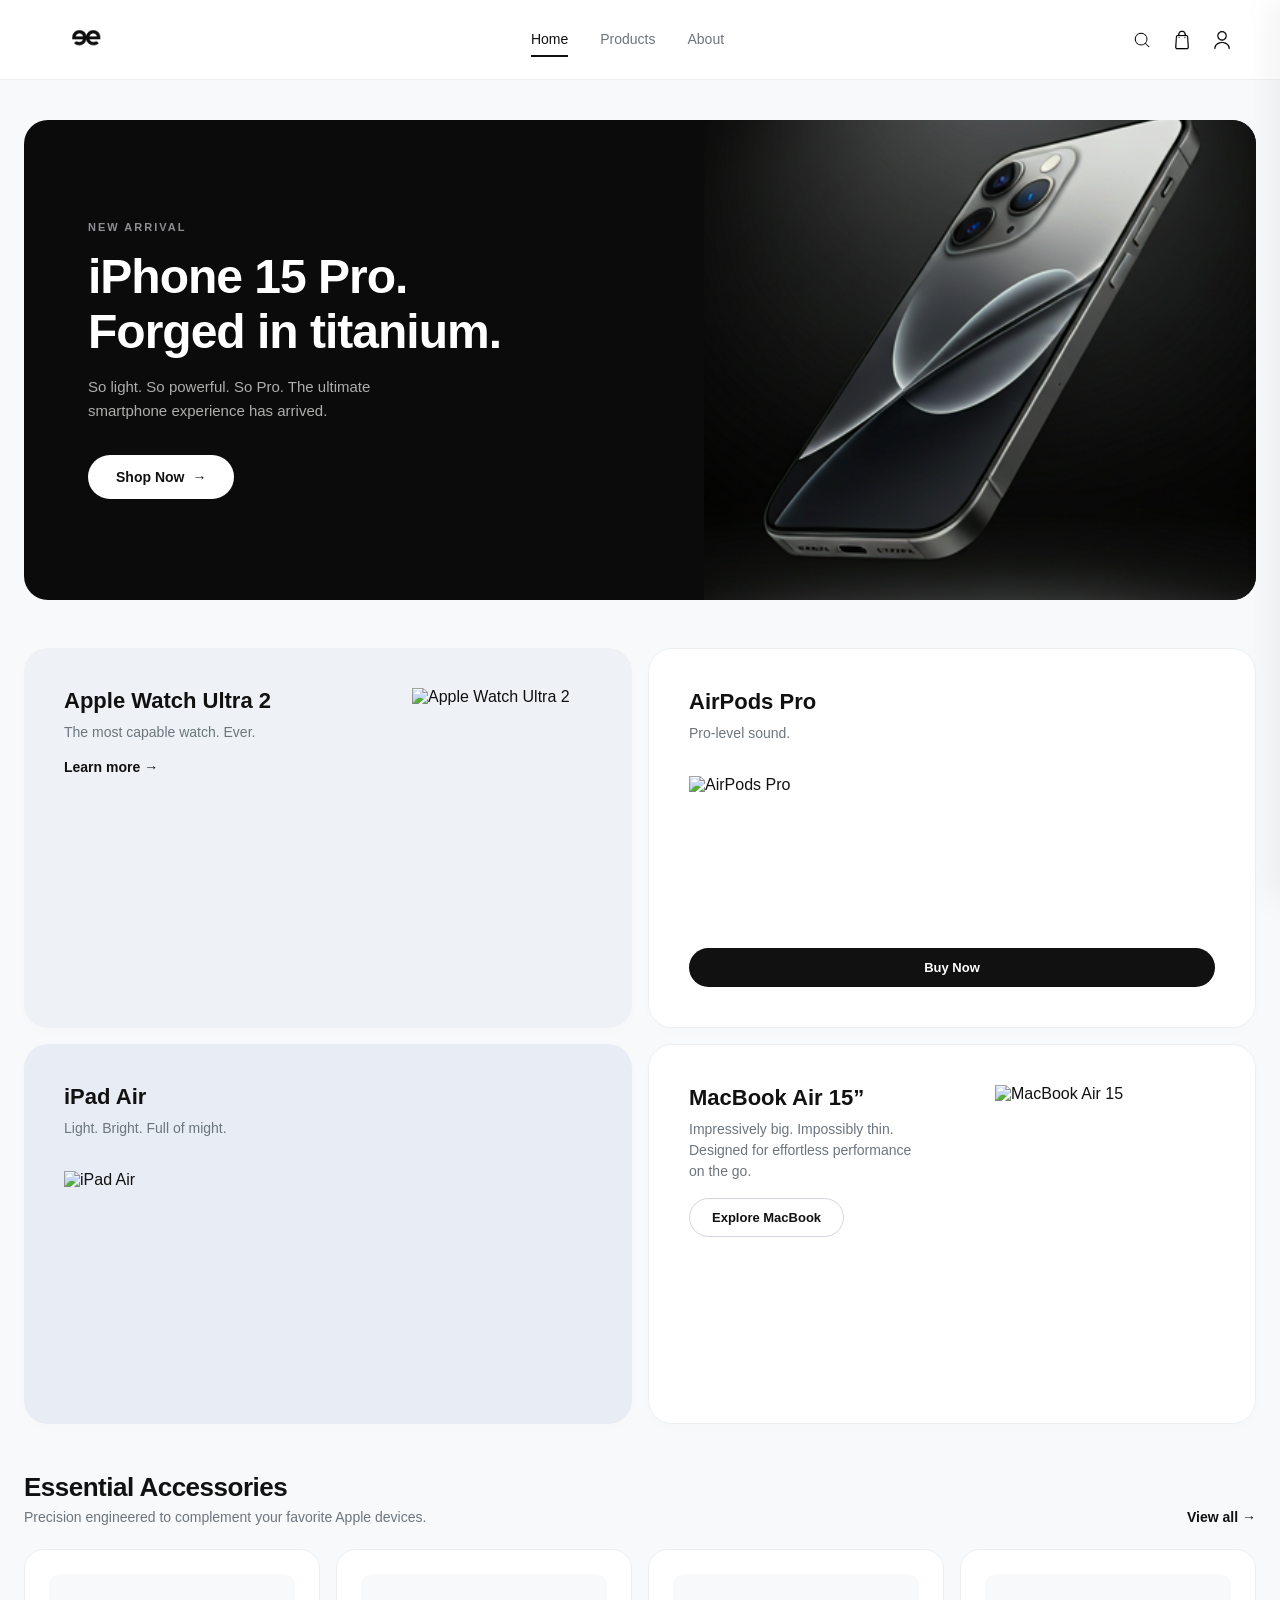
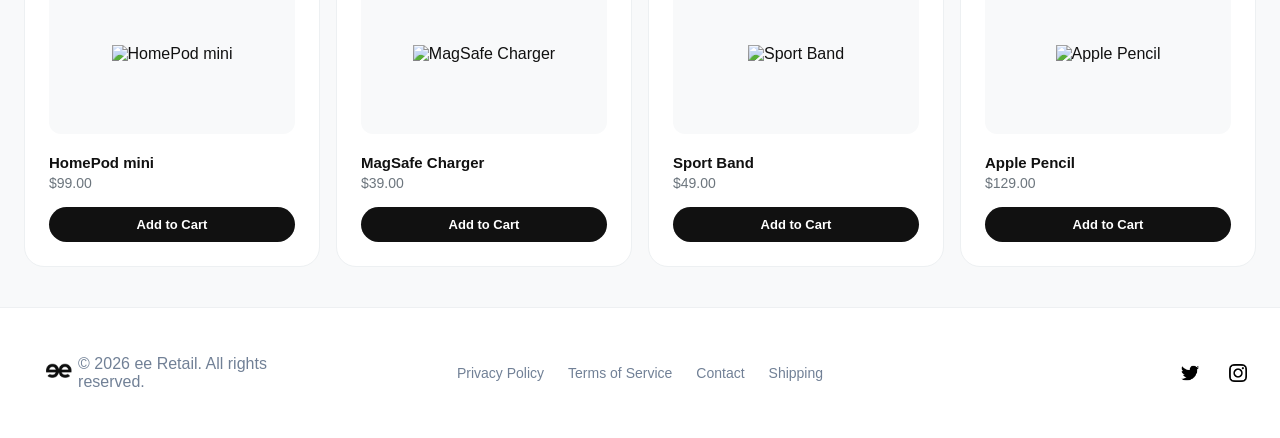
==== index.html @ fe6caff2 "second commit" ====
<!DOCTYPE html>
<html lang="en">
<head>
    <meta charset="UTF-8">
    <meta name="viewport" content="width=device-width, initial-scale=1.0">
    <title>ee | Premium Consumer Electronics</title>
    <link rel="stylesheet" href="index.css">
</head>
<body>

    <nav class="navbar">
        <div class="nav-container">
            <div class="brand-logo">
                <img src="ee logo.png" alt="ee logo">
            </div>
            <div class="nav-links-desktop">
                <a href="home.html" class="active">Home</a>
                <a href="products.html">Products</a>
                <a href="about.html">About</a>
            </div>
            <div class="nav-icons">
                <img src="magnifying-glass.png" alt="Search" class="nav-icon">
                <a href="cart.html" style="display:inline-block; line-height:0;">
                <img src="bag.png" alt="Cart" class="nav-icon"></a>
                <img src="user.png" alt="Account" class="nav-icon">
                <button class="nav-btn-menu" onclick="toggleSidebar()">
                    <span></span><span></span><span></span>
                </button>
            </div>
        </div>
    </nav>

    <aside id="side-navbar" class="sidebar">
        <button onclick="toggleSidebar()" class="closeBtn">✕</button>
        <ul class="mobile-nav-links">
            <li><a href="home.html" class="active">Home</a></li>
            <li><a href="products.html">Products</a></li>
            <li><a href="about.html">About</a></li>
        </ul>
    </aside>
    <div id="overlay" onclick="toggleSidebar()"></div>

    <main class="global-main-container">
        <section class="hero-showcase-block">
            <div class="hero-text-content">
                <span class="hero-context-tag">NEW ARRIVAL</span>
                <h1 class="hero-main-title">iPhone 15 Pro.<br>Forged in titanium.</h1>
                <p class="hero-body-desc">So light. So powerful. So Pro. The ultimate smartphone experience has arrived.</p>
                <button class="hero-action-btn">Shop Now <span class="arrow">→</span></button>
            </div>
            <div class="hero-media-wrapper">
                <img src="image1.svg" alt="iPhone 15 Pro">
            </div>
        </section>

        <section class="asymmetric-split-grid">
            <div class="feature-panel-card bg-silver design-row-span">
                <div class="panel-info-section">
                    <h2>Apple Watch Ultra 2</h2>
                    <p>The most capable watch. Ever.</p>
                    <a href="products.html" class="panel-text-link">Learn more →</a>
                </div>
                <div class="panel-img-frame image-contain">
                    <img src="apple-watch-ultra.png" alt="Apple Watch Ultra 2">
                </div>
            </div>

            <div class="feature-panel-card bg-white design-col-flex">
                <div class="panel-info-section">
                    <h2>AirPods Pro</h2>
                    <p>Pro-level sound.</p>
                </div>
                <div class="panel-img-frame image-contain square-frame">
                    <img src="airpods-pro.png" alt="AirPods Pro">
                </div>
                <button class="panel-action-btn-dark">Buy Now</button>
            </div>

            <div class="feature-panel-card bg-lavender design-col-flex">
                <div class="panel-info-section">
                    <h2>iPad Air</h2>
                    <p>Light. Bright. Full of might.</p>
                </div>
                <div class="panel-img-frame image-contain square-frame">
                    <img src="ipad-air.png" alt="iPad Air">
                </div>
            </div>

            <div class="feature-panel-card bg-white design-row-span">
                <div class="panel-info-section">
                    <h2>MacBook Air 15”</h2>
                    <p>Impressively big. Impossibly thin. Designed for effortless performance on the go.</p>
                    <button class="panel-action-btn-outline">Explore MacBook</button>
                </div>
                <div class="panel-img-frame image-cover">
                    <img src="macbook-air.png" alt="MacBook Air 15">
                </div>
            </div>
        </section>

        <section class="accessory-shelf-section">
            <div class="shelf-header-container">
                <div>
                    <h2 class="shelf-main-title">Essential Accessories</h2>
                    <p class="shelf-sub-title">Precision engineered to complement your favorite Apple devices.</p>
                </div>
                <a href="products.html" class="shelf-global-link">View all →</a>
            </div>

            <div class="accessory-product-grid">
                <div class="accessory-item-card">
                    <div class="accessory-media-container">
                        <img src="homepod-mini.png" alt="HomePod mini">
                    </div>
                    <div class="accessory-meta-details">
                        <h3>HomePod mini</h3>
                        <p>$99.00</p>
                    </div>
                    <button class="accessory-cart-btn">Add to Cart</button>
                </div>

                <div class="accessory-item-card">
                    <div class="accessory-media-container">
                        <img src="magsafe-charger.png" alt="MagSafe Charger">
                    </div>
                    <div class="accessory-meta-details">
                        <h3>MagSafe Charger</h3>
                        <p>$39.00</p>
                    </div>
                    <button class="accessory-cart-btn">Add to Cart</button>
                </div>

                <div class="accessory-item-card">
                    <div class="accessory-media-container">
                        <img src="sport-band.png" alt="Sport Band">
                    </div>
                    <div class="accessory-meta-details">
                        <h3>Sport Band</h3>
                        <p>$49.00</p>
                    </div>
                    <button class="accessory-cart-btn">Add to Cart</button>
                </div>

                <div class="accessory-item-card">
                    <div class="accessory-media-container">
                        <img src="apple-pencil.png" alt="Apple Pencil">
                    </div>
                    <div class="accessory-meta-details">
                        <h3>Apple Pencil</h3>
                        <p>$129.00</p>
                    </div>
                    <button class="accessory-cart-btn">Add to Cart</button>
                </div>
            </div>
        </section>
    </main>

   <footer class="global-footer">
      <div class="footer-left-block">
    <div class="footer-left-logo">
        <img src="ee logo.png" alt="brand-logo">
    </div>          
    
    <div class="footer-text-group">
        <p class="footer-copyright-text">© 2026 ee Retail. All rights reserved.</p>
    </div>
</div>
        <div class="footer-nav-links">
            <a href="#">Privacy Policy</a>
            <a href="#">Terms of Service</a>
            <a href="#">Contact</a>
            <a href="#">Shipping</a>
        </div>
       <div class="footer-social-tray">
            <a href="#" class="social-icon-btn"><img src="twitter.png" alt="twitter"></a>
            <a href="#" class="social-icon-btn"><img src="instagram.png" alt="instagram"></a>
        </div>
    </footer>

    <script>
        function toggleSidebar() {
            document.getElementById('side-navbar').classList.toggle('active');
            document.getElementById('overlay').classList.toggle('active');
        }
    </script>
</body>
</html>
---- index.css ----
/* ==========================================================================
   PART 1: 📱 EXTRA SMALL DEVICES (Default Mobile Layout - Under 576px)
   ========================================================================== */

* {
    margin: 0;
    padding: 0;
    box-sizing: border-box;
}
body {
    font-family: -apple-system, BlinkMacSystemFont, "Segoe UI", Roboto, Helvetica, Arial, sans-serif;
    background: #f8f9fa;
    color: #111111;
    overflow-x: hidden;
    -webkit-font-smoothing: antialiased;

    /* ADDED THESE NEW LINES */
    display: flex;
    flex-direction: column;
    min-height: 100vh;
}

/* Base Main Structural Wrapper for Mobile (Equal 20px padding) */
.global-main-container {
    width: 100%;
    margin: 0 auto;
    padding: 24px 20px;
    display: flex;
    flex-direction: column;
    gap: 32px;

    /* ADDED THIS NEW LINE */
    flex: 1;
}

/* 2. HEADER & NAVIGATION BAR (Mobile Baseline) */
.navbar {
    display: flex;
    align-items: center;
    justify-content: center;
    height: 70px; 
    background: #ffffff;
    border-bottom: 1px solid #eef0f2;
    position: sticky;
    top: 0;
    z-index: 999;
    padding: 0 20px;
}

.nav-container {
    display: flex;
    align-items: center;
    justify-content: space-between;
    width: 100%;
    max-width: 1400px;
    position: relative; /* REQUIRED: Lets the center container align perfectly to the navbar width */
}

.brand-logo {
    display: flex;
    align-items: center;
    cursor: pointer;
    z-index: 10; /* Keeps it clickable above the center layer */
}

.brand-logo img {
    height: 50px;
    object-fit: contain;
    display: block;
}

/* Hidden by default on mobile view */
.nav-links-desktop,
.checkout-pipeline-steps-container,
.catalog-filter-sidebar,
.cart-pane-header-row {
    display: none; 
}

.nav-icons {
    display: flex;
    align-items: center;
    gap: 20px;
}

.nav-icon {
    width: 20px;
    height: 20px;
    object-fit: contain;
    cursor: pointer;
    display: block;
}

/* Hamburger Configuration for Mobile View */
.nav-btn-menu {
    display: flex;
    flex-direction: column;
    gap: 5px;
    background: none;
    border: none;
    cursor: pointer;
    padding: 4px;
}

.nav-btn-menu span {
    display: block;
    width: 22px;
    height: 2px;
    background: #111111;
    border-radius: 2px;
}

/* 3. MOBILE ASIDE SIDEBAR CONTROL DRAWER */
.sidebar {
    position: fixed;
    top: 0;
    right: 0;
    width: 280px;
    height: 100vh;
    background: #ffffff;
    z-index: 1000;
    padding: 40px 24px;
    display: flex;
    flex-direction: column;
    gap: 32px;
    box-shadow: -10px 0 30px rgba(0,0,0,0.05);
    transform: translateX(100%);
}

.sidebar.active {
    transform: translateX(0);
}

.closeBtn {
    position: absolute;
    top: 24px;
    left: 24px;
    background: none;
    border: none;
    color: #111111;
    font-size: 20px;
    cursor: pointer;
}

.mobile-nav-links {
    list-style: none;
    display: flex;
    flex-direction: column;
    gap: 20px;
    margin-top: 40px;
}

.mobile-nav-links a {
    text-decoration: none;
    color: #6c757d;
    font-size: 18px;
    font-weight: 500;
    display: block;
    padding: 8px 0;
}

#overlay {
    display: none;
    position: fixed;
    inset: 0;
    background: rgba(0, 0, 0, 0.3);
    backdrop-filter: blur(4px);
    z-index: 998;
}

#overlay.active {
    display: block;
}

/* 4. PIPELINE STEP PROGRESS INDICATOR */
.pipeline-step-item {
    display: flex;
    align-items: center;
    gap: 8px;
    cursor: pointer;
}

.pipeline-step-item input[type="radio"] {
    position: relative;
    opacity: 1;
    width: 14px;
    height: 14px;
    cursor: pointer;
    accent-color: black;
}

.pipeline-step-item label {
    font-size: 12px;
    font-weight: 500;
    color: #8a94a0;
    cursor: pointer;
    user-select: none;
}

.pipeline-step-item input[type="radio"]:checked + label {
    color: #111111;
    font-weight: 600;
}

.pipeline-step-separator {
    width: 20px;
    height: 1px;
    background: #edf0f2;
}

/* NEW ADDITION: NEW CART HEADER COMPONENT (Mobile State) */

/* Clean & Contained Cart Header Alignment */
.cart-view-header {
    display: flex;
    align-items: flex-end; /* Bottom line perfectly aligns with both text and button */
    justify-content: space-between;
    width: 100%;
    padding:  20px 0; /* No external padding, stays inside the main boundaries */
    margin-bottom: 8px; /* Safe space before the table list starts */
    font-size:16px ;
}

.cart-main-title {
    font-size: 20px;
    font-weight: 700;
    color: #111111;
    letter-spacing: -0.5px;
    line-height: 1.2;
}

.cart-total-badge {
    color: #718096;
    font-weight: 500;
    font-size: 18px;
    margin-left: 6px;
}

.clear-cart-trigger {
    background: none;
    border: none;
    color: red;
    font-size: 14px;
    font-weight: 500;
    cursor: pointer;
    text-decoration: none;
    padding-bottom: 4px; 
    transition: color 0.2s ease;
}

.delete-icon {
    margin-right: 8px; 
}

/* Container box */
.back-btn-container {
    display: flex;
    align-items: center;
    padding: 12px 0;
    
    /* ADD THIS LINE TO FORCIBLY PUSH IT TO THE FAR RIGHT */
    margin-left: auto; 
}

/* The Button structural styles */
.back-btn {
    background: transparent;  /* Removes default gray button color */
    border: none;              /* Removes default border box */
    padding: 8px;              /* Hitbox area making it easy to click */
    cursor: pointer;          /* Shows the pointer hand on hover */
    display: inline-flex;
    align-items: center;
    justify-content: center;
    border-radius: 50%;        /* Makes the background area circular */
    transition: background-color 0.2s ease;
}


.back-btn:hover {
    background-color: #f3f4f6; /* Subtle light gray circle background on hover */
}

/* Responsive Arrow Image sizing */
.back-btn img {
    width: 20px;               /* Scales your arrow image perfectly */
    height: 20px;
    object-fit: contain;       /* Prevents image distortion */
    display: block;
}


.hero-showcase-block {
    display: flex;
    flex-direction: column; 
    background: #0b0b0c;
    border-radius: 24px;
    overflow: hidden;
    min-height: 480px;
}

.hero-text-content {
    flex: 1;
    padding: 40px 24px; 
    display: flex;
    flex-direction: column;
    justify-content: center;
}

.hero-context-tag {
    font-size: 11px;
    font-weight: 600;
    letter-spacing: 2px;
    color: #8e8e93;
    margin-bottom: 16px;
}

.hero-main-title {
    font-size: 32px; 
    font-weight: 700;
    color: #ffffff;
    line-height: 1.15;
    letter-spacing: -1px;
    margin-bottom: 16px;
}

.hero-body-desc {
    font-size: 15px;
    color: #aeaeac;
    line-height: 1.6;
    max-width: 320px;
    margin-bottom: 32px;
}

.hero-action-btn {
    display: inline-flex;
    align-items: center;
    gap: 8px;
    background: #ffffff;
    color: #111111;
    border: none;
    border-radius: 30px;
    padding: 14px 28px;
    font-size: 14px;
    font-weight: 600;
    cursor: pointer;
    width: fit-content;
}

.hero-media-wrapper {
    flex: 1;
    height: 280px; 
    width: 100%;
    overflow: hidden;
    display: flex;
    align-items: flex-end;
    justify-content: center;
}

.hero-media-wrapper img {
    width: 100%;
    height: 100%;
    object-fit: cover;
}

/* 6. ASYMMETRIC DASHBOARD PANEL TILES */
.asymmetric-split-grid {
    display: grid;
    grid-template-columns: 1fr; 
    gap: 16px;
}

.feature-panel-card {
    border-radius: 24px;
    overflow: hidden;
    padding: 40px;
    display: flex;
    box-shadow: 0 4px 20px rgba(0,0,0,0.01);
}

.bg-silver { background: #eef2f6; }
.bg-white { background: #ffffff; border: 1px solid #edf0f2; }
.bg-lavender { background: #e8edf5; }

.design-row-span {
    flex-direction: column; 
    align-items: flex-start;
    justify-content: space-between;
    gap: 24px;
    min-height: 240px;
}

.design-col-flex {
    flex-direction: column;
    align-items: flex-start;
    justify-content: space-between;
    gap: 32px;
    min-height: 380px;
}

.panel-info-section h2 {
    font-size: 22px;
    font-weight: 700;
    color: #111111;
    margin-bottom: 8px;
}

.panel-info-section p {
    font-size: 14px;
    color: #6c757d;
    line-height: 1.5;
    max-width: 240px;
}

.panel-text-link {
    font-size: 14px;
    font-weight: 600;
    color: #111111;
    text-decoration: none;
    display: inline-block;
    margin-top: 16px;
}

.panel-action-btn-dark {
    background: #111111;
    color: #ffffff;
    border: none;
    border-radius: 30px;
    padding: 12px 24px;
    font-size: 13px;
    font-weight: 600;
    cursor: pointer;
    width: 100%;
}

.panel-action-btn-outline {
    background: transparent;
    color: #111111;
    border: 1.5px solid #d1d5db;
    border-radius: 30px;
    padding: 11px 22px;
    font-size: 13px;
    font-weight: 600;
    cursor: pointer;
    margin-top: 16px;
}

.panel-img-frame {
    display: flex;
    align-items: center;
    justify-content: center;
}

.image-contain {
    width: 180px;
    height: 180px;
}

.image-contain img {
    width: 100%;
    height: 100%;
    object-fit: contain;
}

.square-frame {
    width: 100%;
    flex: 1;
}

.image-cover {
    width: 100%; 
    height: 180px;
    margin-top: 16px;
}

.image-cover img {
    width: 100%;
    height: 100%;
    object-fit: cover;
}

.accessory-shelf-section {
    display: flex;
    flex-direction: column;
    gap: 24px;
}

.shelf-header-container {
    display: flex;
    flex-direction: column; 
    align-items: flex-start;
    gap: 12px;
}

.shelf-main-title {
    font-size: 26px;
    font-weight: 700;
    letter-spacing: -0.5px;
    margin-bottom: 6px;
}

.shelf-sub-title {
    font-size: 14px;
    color: #6c757d;
}

.shelf-global-link {
    font-size: 14px;
    font-weight: 600;
    color: #111111;
    text-decoration: none;
}

.accessory-product-grid {
    display: grid;
    grid-template-columns: 1fr; 
    gap: 16px;
}

.accessory-item-card {
    background: #ffffff;
    border: 1px solid #edf0f2;
    border-radius: 20px;
    padding: 24px;
    display: flex;
    flex-direction: column;
}

.accessory-media-container {
    width: 100%;
    height: 160px;
    display: flex;
    align-items: center;
    justify-content: center;
    margin-bottom: 20px;
    background: #f8f9fa;
    border-radius: 12px;
}

.accessory-media-container img {
    max-width: 80%;
    max-height: 80%;
    object-fit: contain;
}

.accessory-meta-details {
    margin-bottom: 16px;
}

.accessory-meta-details h3 {
    font-size: 15px;
    font-weight: 600;
    color: #111111;
    margin-bottom: 4px;
}

.accessory-meta-details p {
    font-size: 14px;
    color: #6c757d;
    font-weight: 500;
}

.accessory-cart-btn {
    background: #111111;
    color: #ffffff;
    border: none;
    border-radius: 30px;
    padding: 10px 16px;
    font-size: 13px;
    font-weight: 600;
    cursor: pointer;
    margin-top: auto;
    width: 100%;
}

/* 7. CATALOG PRODUCT VIEWGRID MODULE */
.catalog-view-header {
    margin-bottom: 8px;
}

.catalog-main-title {
    font-size: 32px;
    font-weight: 700;
    letter-spacing: -0.5px;
    color: #111111;
    margin-bottom: 8px;
}

.catalog-sub-title {
    font-size: 14px;
    color: #6c757d;
    margin-bottom: 16px;
}

.catalog-breadcrumb-path {
    font-size: 13px;
    font-weight: 500;
    color: #a0aec0;
}

.catalog-breadcrumb-path .divider {
    margin: 0 4px;
}

.catalog-breadcrumb-path .current {
    color: #111111;
}

.catalog-workspace-layout {
    display: grid;
    grid-template-columns: 1fr; 
    gap: 32px;
    align-items: flex-start;
}

.count-badge {
    font-size: 11px;
    font-weight: 600;
    background: #edf2f7;
    color: #4a5568;
    padding: 2px 8px;
    border-radius: 20px;
}

.catalog-grid-display-pane {
    display: flex;
    flex-direction: column;
    gap: 32px;
}

.catalog-product-display-grid {
    display: grid;
    grid-template-columns: 1fr; 
    gap: 16px;
}

.grid-product-card {
    background: #ffffff;
    border: 1px solid #edf0f2;
    border-radius: 20px;
    overflow: hidden;
    display: flex;
    flex-direction: column;
}

.product-card-preview-window {
    width: 100%;
    height: 220px;
    background: #f8f9fa;
    display: flex;
    align-items: center;
    justify-content: center;
    position: relative;
    padding: 24px;
}

.product-card-preview-window img {
    max-width: 90%;
    max-height: 90%;
    object-fit: contain;
}

.product-badge-new {
    position: absolute;
    top: 16px;
    right: 16px;
    background: #111111;
    color: #ffffff;
    font-size: 11px;
    font-weight: 600;
    text-transform: uppercase;
    padding: 4px 10px;
    border-radius: 20px;
    letter-spacing: 0.5px;
}

.product-card-meta-info {
    padding: 24px;
    display: flex;
    flex-direction: column;
    flex: 1;
}

.product-card-meta-info h3 {
    font-size: 16px;
    font-weight: 600;
    color: #111111;
    margin-bottom: 4px;
}

.product-spec-snippet {
    font-size: 13px;
    color: #718096;
    line-height: 1.4;
    margin-bottom: 20px;
}

.product-purchase-footer {
    display: flex;
    align-items: center;
    justify-content: space-between;
    margin-top: auto;
}

.product-price-label {
    font-size: 16px;
    font-weight: 700;
    color: #111111;
}

.product-details-action-btn {
    background: #111111;
    color: #ffffff;
    border: none;
    border-radius: 20px;
    padding: 8px 16px;
    font-size: 12px;
    font-weight: 600;
    cursor: pointer;
}

.catalog-pagination-nav-bar {
    display: flex;
    align-items: center;
    justify-content: center;
    gap: 8px;
    margin-top: 16px;
}

.pagination-arrow-btn,
.pagination-page-number {
    width: 36px;
    height: 36px;
    border-radius: 50%;
    border: 1px solid #edf0f2;
    background: #ffffff;
    font-size: 13px;
    font-weight: 600;
    color: #4a5568;
    cursor: pointer;
    display: grid;
    place-content: center;
}

/* 8. PROMOTIONAL CALLOUT STRIP STRIPE */
.banner-promo-callout-block {
    display: flex;
    flex-direction: column; 
    background: #000000;
    border-radius: 24px;
    overflow: hidden;
    min-height: 340px;
    margin-top: 16px;
}

.promo-text-content-wrap {
    flex: 1.2;
    padding: 32px 24px; 
}

.promo-sub-context-tag {
    font-size: 11px;
    font-weight: 600;
    letter-spacing: 2px;
    color: #718096;
    display: block;
    margin-bottom: 12px;
}

.promo-main-heading {
    font-size: 32px;
    font-weight: 700;
    color: #ffffff;
    line-height: 1.2;
    letter-spacing: -0.5px;
    margin-bottom: 12px;
}

.promo-body-paragraph {
    font-size: 14px;
    color: #a0aec0;
    line-height: 1.5;
    max-width: 380px;
    margin-bottom: 28px;
}

.promo-action-link-btn {
    background: #ffffff;
    color: #111111;
    border: none;
    border-radius: 30px;
    padding: 12px 24px;
    font-size: 13px;
    font-weight: 600;
    cursor: pointer;
}

.promo-graphic-frame {
    width: 100%; 
    height: 200px;
    display: flex;
    align-items: center;
    justify-content: center;
    background: #0d0d0e;
}

.promo-graphic-frame img {
    height: 90%;
    object-fit: contain;
}

/* 9. ABOUT PLATFORM COMPANY TYPOGRAPHY */
.about-hero-header {
    text-align: center;
    max-width: 760px;
    margin: 16px auto 0;
}

.about-tagline {
    font-size: 11px;
    font-weight: 600;
    color: #718096;
    letter-spacing: 2.5px;
    display: block;
    margin-bottom: 16px;
}

.about-hero-header h1 {
    font-size: 28px; 
    font-weight: 700;
    line-height: 1.15;
    letter-spacing: -1.5px;
    color: #111111;
    margin-bottom: 20px;
}

.about-hero-header p {
    font-size: 16px;
    color: #4a5568;
    line-height: 1.6;
}

.asymmetric-grid-layout {
    display: grid;
    grid-template-columns: 1fr; 
    gap: 16px;
}

.showcase-card {
    background: #ffffff;
    border: 1px solid #edf0f2;
    border-radius: 24px;
    padding: 40px;
    display: flex;
    flex-direction: column;
}

.showcase-card h3 {
    font-size: 22px;
    font-weight: 700;
    color: #111111;
    margin-bottom: 12px;
}

.showcase-card p {
    font-size: 14px;
    color: #4a5568;
    line-height: 1.6;
}

.card-inner-graphic-frame {
    width: 100%;
    background: #f8f9fa;
    border-radius: 16px;
    margin-top: 32px;
    height: 240px;
    overflow: hidden;
    display: flex;
    align-items: center;
    justify-content: center;
}

.card-inner-graphic-frame img {
    width: 100%;
    height: 100%;
    object-fit: cover;
}

.feature-retailer-card {
    background: #111111;
    color: #ffffff;
    text-align: center;
    align-items: center;
    justify-content: center;
}

.feature-retailer-card h3 {
    color: #ffffff;
}

.feature-retailer-card p {
    color: #a0aec0;
    max-width: 240px;
}

.verified-badge-pill {
    width: 44px;
    height: 44px;
    border-radius: 50%;
    background: rgba(255,255,255,0.1);
    color: #ffffff;
    display: grid;
    place-content: center;
    font-size: 18px;
    margin-bottom: 16px;
}

.feature-sustainability-card {
    background: #eef4ff;
    border: none;
    justify-content: space-between;
    gap: 16px;
}

.card-header-icon-wrap {
    display: flex;
    align-items: center;
    gap: 10px;
}

.card-header-icon-wrap img {
    width: 20px;
    height: 20px;
    object-fit: contain;
}

.card-header-icon-wrap h3 {
    margin-bottom: 0;
}

.badge-row-container {
    display: flex;
    gap: 8px;
    margin-top: 8px;
}

.text-pill-badge {
    background: #ffffff;
    border: 1px solid rgba(0,0,0,0.05);
    padding: 6px 16px;
    font-size: 12px;
    font-weight: 600;
    color: #111111;
    border-radius: 20px;
}

.support-action-btn-dark {
    background: #111111;
    color: #ffffff;
    border: none;
    border-radius: 30px;
    padding: 14px 24px;
    font-size: 13px;
    font-weight: 600;
    cursor: pointer;
    width: 100%;
    margin-top: 24px;
}

.experience-center-hero-block {
    position: relative;
    border-radius: 24px;
    overflow: hidden;
    height: unset; 
    display: flex;
    flex-direction: column;
}

.experience-bg-cover-media {
    width: 100%;
    height: 100%;
    object-fit: cover;
}

.experience-blur-overlay-box {
    position: relative; 
    top: 0;
    left: 0;
    transform: translateY(0);
    background: rgba(255, 255, 255, 0.7);
    backdrop-filter: blur(20px);
    -webkit-backdrop-filter: blur(20px);
    border: 1px solid rgba(255,255,255,0.4);
    border-radius: 0 0 24px 24px;
    padding: 24px;
    max-width: 100%;
}

.experience-blur-overlay-box h2 {
    font-size: 24px;
    font-weight: 700;
    color: #111111;
    margin-bottom: 10px;
}

.experience-blur-overlay-box p {
    font-size: 14px;
    color: #4a5568;
    line-height: 1.5;
    margin-bottom: 20px;
}

.experience-link-arrow {
    font-size: 14px;
    font-weight: 700;
    color: #111111;
    text-decoration: none;
    display: inline-flex;
    align-items: center;
    gap: 4px;
}

.principles-statement-block {
    display: flex;
    flex-direction: column;
    gap: 24px;
}

.principles-section-title {
    font-size: 24px;
    font-weight: 700;
    color: #111111;
    letter-spacing: -0.5px;
}

.principles-grid-row {
    display: grid;
    grid-template-columns: 1fr; 
    background: #ffffff;
    border: 1px solid #edf0f2;
    border-radius: 20px;
    overflow: hidden;
}

.principle-column-node {
    padding: 36px;
    display: flex;
    flex-direction: column;
    gap: 12px;
}

.principle-sequence-index {
    font-size: 12px;
    font-weight: 700;
    color: #a0aec0;
}

.principle-column-node h3 {
    font-size: 18px;
    font-weight: 600;
    color: #111111;
}

.principle-column-node p {
    font-size: 14px;
    color: #718096;
    line-height: 1.5;
}

/* 10. CART ITEMS WORKSPACE LAYOUT (Equal Padding Baseline) */
.checkout-split-workspace-layout {
    display: flex;
    flex-direction: column; 
    width: 100%;
    gap: 24px;
    margin: 0 auto;
}

.checkout-items-left-pane {
    display: flex;
    flex-direction: column;
    gap: 24px;
    width: 100%;
    max-width: 100%;
}

.cart-listing-card-block {
    background: #ffffff;
    border: 1px solid #edf0f2;
    border-radius: 24px;
    padding: 32px;
}

.cart-items-interactive-list {
    display: flex;
    flex-direction: column;
}

.cart-product-item-row {
    display: grid;
    grid-template-columns: 1fr; 
    gap: 16px;
    justify-items: start;
    align-items: center;
    padding: 24px 0;
}

.cart-product-item-row:not(:last-child) {
    border-bottom: 1px solid #f1f3f5;
}

.cart-item-identity-wrap {
    display: flex;
    align-items: center;
    gap: 16px;
}

.cart-item-thumbnail-box {
    width: 72px;
    height: 72px;
    border-radius: 12px;
    display: flex;
    align-items: center;
    justify-content: center;
    padding: 8px;
    border: 1px solid rgba(0, 0, 0, 0.636);
}

.cart-item-thumbnail-box.bg-light { background: #f8f9fa; }

.cart-item-thumbnail-box img {
    max-width: 100%;
    max-height: 100%;
    object-fit: contain;
}

.cart-item-text-details h4 {
    font-size: 15px;
    font-weight: 600;
    color: #111111;
    margin-bottom: 2px;
}

.variant-label {
    font-size: 13px;
    color: #a0aec0;
}

.cart-item-quantity-interface {
    display: flex;
    align-items: center;
    background: #f1f3f5;
    border-radius: 20px;
    padding: 4px;
    width: fit-content;
}

.qty-adjust-btn {
    width: 28px;
    height: 28px;
    border: none;
    background: transparent;
    font-size: 16px;
    font-weight: 600;
    color: #4a5568;
    cursor: pointer;
    display: grid;
    place-content: center;
    border-radius: 50%;
}

.qty-display-value {
    font-size: 13px;
    font-weight: 600;
    min-width: 24px;
    text-align: center;
    color: #111111;
}

.cart-item-price-sum-remove-wrap {
    display: flex;
    align-items: center;
    width: 100%;
    justify-content: space-between; 
}

.cart-item-calculated-price {
    font-size: 15px;
    font-weight: 600;
    color: #111111;
}

.cart-item-remove-trigger-btn {
    background: none;
    border: none;
    color: #a0aec0;
    font-size: 14px;
    cursor: pointer;
    padding: 4px;
}

.checkout-inline-promo-banner-card {
    background: #000000;
    border-radius: 24px;
    padding: 32px 40px;
    display: flex;
    flex-direction: column; 
    gap: 24px;
    align-items: flex-start;
    overflow: hidden;
}

.inline-banner-text-details h4 {
    color: #ffffff;
    font-size: 20px;
    font-weight: 700;
    margin-bottom: 4px;
}

.inline-banner-text-details p {
    color: #a0aec0;
    font-size: 13px;
    margin-bottom: 20px;
}

.inline-banner-action-btn {
    background: #ffffff;
    color: #111111;
    border: none;
    border-radius: 20px;
    padding: 10px 20px;
    font-size: 12px;
    font-weight: 600;
    cursor: pointer;
}

.inline-banner-graphic-frame {
    height: 120px;
    width: 200px;
}

.inline-banner-graphic-frame img {
    width: 100%;
    height: 100%;
    object-fit: contain;
}

.checkout-summary-right-pane {
    width: 100%;
    max-width: 100%;
    background-color: #e7e7e7;
    padding: 20px;
    border-radius: 10px;
}

.summary-sticky-card-box {
    background: #ffffff;
    border: 1px solid #edf0f2;
    border-radius: 24px;
    padding: 32px;
}

.summary-card-title {
    font-size: 14px;
    font-weight: 700;
    text-transform: uppercase;
    letter-spacing: 0.5px;
    color: #111111;
    margin-bottom: 16px;
}

.summary-promo-input-field-row {
    display: flex;
    gap: 8px;
    margin-bottom: 24px;
}

.promo-text-input {
    flex: 1;
    background: #f8f9fa;
    border: 1px solid #edf0f2;
    border-radius: 12px;
    padding: 12px 16px;
    font-size: 14px;
    outline: none;
    color: #111111;
}

.promo-apply-action-btn {
    background: #111111;
    color: #ffffff;
    border: none;
    border-radius: 12px;
    padding: 0 24px;
    font-size: 14px;
    font-weight: 600;
    cursor: pointer;
}

.summary-ledger-financial-metrics-group {
    display: flex;
    flex-direction: column;
    gap: 16px;
    margin-bottom: 24px;
}

.ledger-row-node {
    display: flex;
    align-items: center;
    justify-content: space-between;
}

.ledger-metric-label {
    font-size: 14px;
    color: #4a5568;
}

.ledger-metric-value-output {
    font-size: 14px;
    font-weight: 600;
    color: #111111;
}

.text-muted-dim {
    opacity: 0.6;
}

.ledger-structural-divider {
    border: none;
    border-top: 1px solid #edf0f2;
    margin: 4px 0;
}

.ledger-total-row-highlight {
    padding-top: 4px;
}

.ledger-total-row-highlight .ledger-metric-label {
    font-size: 16px;
    font-weight: 700;
    color: #111111;
}

.ledger-total-row-highlight .ledger-metric-value-output-bold {
    font-size: 20px;
    font-weight: 700;
    color: #111111;
}

.summary-checkout-execution-btn {
    width: 100%;
    background: #111111;
    color: #ffffff;
    border: none;
    border-radius: 30px;
    padding: 16px;
    font-size: 15px;
    font-weight: 600;
    cursor: pointer;
}

/* Global Footer Mobile Baseline (Equal 20px Padding) */
.global-footer {
    display: flex;
    flex-direction: column;
    align-items: flex-start;
    gap: 24px;
    padding: 32px 20px; 
    width: 100%;
    box-sizing: border-box;
    border-top: 1px solid #eef0f2;
    background: #ffffff;
}

.footer-left-block {
    display: flex;
    flex-direction: row;          
    align-items: center; 
    gap: 6px; 
}

.footer-left-logo {
    display: flex;
    width: auto;   
    height: 50px;  /* CHANGED TO 50px TO PERFECTLY MATCH YOUR IMAGE HEIGHT */
}

.footer-left-logo img {
    max-width: 100%;
    height: 50px;
    object-fit: contain;
    display: block;
}

.footer-copyright-text {
    font-size: 16px;
    color: #718096;
    margin-left: -20px;
}

.footer-nav-links {
    display: flex;
    flex-wrap: wrap;
    gap: 16px 24px;
    
    /* ADD THESE TO FORCIBLY CENTER THE LINKS HORIZONTALLY WITH THE LOGO */
    align-items: center;
    align-content: center;
    margin: 0; 
}

.footer-nav-links a {
    text-decoration: none;
    color: #718096;
    font-size: 14px;
    font-weight: 500;
    
    /* REMOVE INLINE-BLOCK AND USE FLEX TO REMOVE TEXT BASELINE SHIFTS */
    display: flex;
    align-items: center;
    margin: 0;
    padding: 0;
    line-height: 1; /* Prevents font-family line heights from pushing the link box upward */
}

.footer-social-tray {
    display: flex;
    gap: 12px;
}

.social-icon-btn {
    width: 36px;
    height: 36px;
    border-radius: 50%;
   
    display: grid;
    place-content: center;
}

.social-icon-btn img {
    width: 18px;
    height: 18px;
    object-fit: contain;
}


/* ==========================================================================
   PART 2: 🖱️ HOVERS, TRANSITIONS & INTERACTIONS (Separated)
   ========================================================================== */

.nav-links-desktop a {
    transition: color 0.2s ease, border-color 0.2s ease;
}

.nav-links-desktop a:hover,
.nav-links-desktop a.active {
    color: #111111;
    border-color: #111111;
}

.nav-icon {
    transition: transform 0.2s ease;
}

.nav-icon:hover {
    transform: scale(1.05);
}

.sidebar {
    transition: transform 0.3s cubic-bezier(0.16, 1, 0.3, 1);
}

.mobile-nav-links a {
    transition: color 0.2s ease;
}

.mobile-nav-links a:hover,
.mobile-nav-links a.active {
    color: #111111;
}

.pipeline-step-item label {
    transition: color 0.2s ease, font-weight 0.2s ease;
}

.hero-action-btn {
    transition: background 0.2s ease;
}

.hero-action-btn:hover {
    background: #e5e5e7;
}

.panel-text-link:hover {
    text-decoration: underline;
}

.panel-action-btn-dark {
    transition: background 0.2s ease;
}

.panel-action-btn-dark:hover {
    background: #2d3135;
}

.panel-action-btn-outline {
    transition: border-color 0.2s ease;
}

.panel-action-btn-outline:hover {
    border-color: #111111;
}

.shelf-global-link:hover {
    text-decoration: underline;
}

.accessory-item-card {
    transition: transform 0.2s ease;
}

.accessory-cart-btn {
    transition: background 0.2s ease;
}

.accessory-cart-btn:hover {
    background: #2d3135;
}

.product-details-action-btn {
    transition: background 0.2s ease;
}

.product-details-action-btn:hover {
    background: #2d3135;
}

.pagination-arrow-btn,
.pagination-page-number {
    transition: all 0.2s ease;
}

.pagination-arrow-btn:hover,
.pagination-page-number:hover {
    background: #f8f9fa;
    border-color: #cbd5e0;
    color: #111111;
}

.promo-action-link-btn {
    transition: background 0.2s ease;
}

.promo-action-link-btn:hover {
    background: #e2e8f0;
}

.support-action-btn-dark {
    transition: background 0.2s ease;
}

.support-action-btn-dark:hover {
    background: #2d3135;
}

.experience-link-arrow:hover .arrow {
    transform: translateX(3px);
}

.experience-link-arrow .arrow {
    transition: transform 0.2s ease;
}

.qty-adjust-btn {
    transition: background 0.2s ease, color 0.2s ease;
}

.qty-adjust-btn:hover {
    background: #ffffff;
    color: #111111;
}

.cart-item-remove-trigger-btn {
    transition: color 0.2s ease;
}

.cart-item-remove-trigger-btn:hover {
    color: #e53e3e;
}

.inline-banner-action-btn {
    transition: background 0.2s ease;
}

.inline-banner-action-btn:hover {
    background: #edf2f7;
}

.promo-text-input {
    transition: border-color 0.2s ease;
}

.footer-nav-links a {
    transition: color 0.2s ease;
}

.footer-nav-links a:hover {
    color: #111111;
}

.clear-cart-trigger:hover {
    color: rgba(255, 0, 0, 0.714);;
}


/* ==========================================================================
   PART 3: 💻 MOBILE-FIRST RESPONSIVE MEDIA QUERIES (Breakdowns)
   ========================================================================== */

/* 📱 Small Devices (Landscape Phones / Small Tablets) */
@media (min-width: 576px) {
    .pipeline-step-item label { 
        font-size: 13px; 
    }
}

/* 📠 Medium Devices (Portrait Tablets & Laptop Baseline RESTORED) */
@media (min-width: 768px) {
    /* RESTORED: Original Desktop Main Container Structure */
    .global-main-container {
        padding: 40px 24px ;
        gap: 48px;
        max-width: 1280px;
    }
    
    /* RESTORED: Original Desktop Header Layout & Height */
    .navbar {
        height: 80px;
        padding: 0 48px;
    }
    
    .nav-container {
        max-width: 1400px;
    }
    
    .nav-links-desktop {
        display: flex;
        list-style: none;
        gap: 32px;
    }

    .nav-links-desktop a {
        text-decoration: none;
        color: #6c757d;
        font-size: 14px;
        font-weight: 500;
        padding: 8px 0;
        border-bottom: 2px solid transparent;
    }
    
    .nav-btn-menu {
        display: none;
    }
    
    .pipeline-step-item label { 
        font-size: 14px; 
    }

    /* RESTORED: Cart Header Desktop Typo Scaling */
    .cart-view-header {
        margin-bottom: 12px;
        
    }
    .cart-main-title {
        font-size: 25px;
    }
    .cart-total-badge {
        font-size: 23px;
    }
    .clear-cart-trigger{
        font-size: medium;
    }
    .hero-showcase-block {
        flex-direction: row;
    }
    
    .hero-text-content {
        padding: 64px;
    }
    
    .hero-main-title {
        font-size: 40px;
    }
    
    .hero-media-wrapper {
        height: 480px;
    }
    
    .asymmetric-split-grid {
        grid-template-columns: repeat(2, 1fr);
    }
    
    .design-row-span {
        flex-direction: row;
    }
    
    .image-cover {
        width: 220px;
        margin-top: 0;
    }
    
    .shelf-header-container {
        flex-direction: row;
        justify-content: space-between;
        align-items: flex-end;
    }
    
    .accessory-product-grid {
        grid-template-columns: repeat(2, 1fr);
    }
    
    .catalog-product-display-grid {
        grid-template-columns: repeat(2, 1fr);
    }
    
    .banner-promo-callout-block {
        flex-direction: row;
    }
    
    .promo-text-content-wrap {
        padding: 56px;
    }
    
    .promo-graphic-frame {
        width: auto;
        height: 340px;
    }
    
    .about-hero-header h1 {
        font-size: 36px;
    }
    
    .asymmetric-grid-layout {
        grid-template-columns: 1.2fr 0.8fr;
    }
    
    .experience-center-hero-block {
        height: 440px;
    }
    
    .experience-blur-overlay-box {
        position: absolute;
        top: 50%;
        left: 40px;
        transform: translateY(-50%);
        border-radius: 20px;
        max-width: 400px;
    }
    
    .principles-grid-row {
        grid-template-columns: repeat(3, 1fr);
    }
    
    .principle-column-node:not(:last-child) {
        border-right: 1px solid #edf0f2;
    }
    
    .checkout-split-workspace-layout {
        display: grid;
        grid-template-columns: 1fr;
    }
    
    /* RESTORED: Table Head Columns Visibility & Layout alignment */
    .cart-pane-header-row {
        display: grid;
        grid-template-columns: 1fr 120px 100px;
        padding-bottom: 16px;
        border-bottom: 1px solid #edf0f2;
        font-size: 13px;
        font-weight: 700;
        text-transform: uppercase;
        letter-spacing: 0.5px;
        color: #718096;
    }

    /* Core alignment rules for text labels in grid headers */
    .col-head-product { text-align: left; }
    .col-head-count { text-align: left; padding-left: 4px; }
    .col-head-price { text-align: right; padding-right: 28px; }
    
    .cart-product-item-row {
        grid-template-columns: 1fr 120px 100px;
        justify-items: stretch;
    }
    
    .cart-item-price-sum-remove-wrap {
        width: auto;
    }
    
    .checkout-inline-promo-banner-card {
        flex-direction: row;
    }
    .checkout-pipeline-steps-container {
    display: flex;
    align-items: center;
    gap: 16px;
    
    /* THE FIXED LAYOUT ENGINE */
    position: absolute;
    left: 50%;
    transform: translateX(-50%);
    
    margin: 0 auto;
}

    
    
    
    @media (min-width: 768px) {
    .global-footer {
        flex-direction: row;
        padding: 40px 24px;
        gap: 32px;
        
        
        justify-content: center; 
        align-items: center;
    }

    
    .footer-left-block {
        flex: 1;
        justify-content: flex-start;
    }

    
    .footer-nav-links {
        flex: 2;
        justify-content: center;
        text-align: center;
        margin: 0;
    }

    
    .footer-social-tray {
        flex: 1;
        justify-content: flex-end;
    }
}
}

/* 💻 Large Devices (Laptops / Landscape Tablets) */
@media (min-width: 992px) {
    .checkout-pipeline-steps-container {
        display: flex;
        align-items: center;
        gap: 16px;
    }
    
    .catalog-workspace-layout {
        grid-template-columns: 240px 1fr;
    }
    
    .catalog-filter-sidebar {
        display: block;
    }

    .catalog-filter-sidebar h3 {
        font-size: 14px;
        font-weight: 700;
        text-transform: uppercase;
        letter-spacing: 0.5px;
        color: #111111;
        margin-bottom: 16px;
    }

    .filter-group-box {
        display: flex;
        flex-direction: column;
        gap: 8px;
    }

    .filter-item {
        font-size: 14px;
        font-weight: 500;
        color: #4a5568;
        cursor: pointer;
        padding: 6px 12px;
        border-radius: 8px;
    }
    
    .catalog-product-display-grid {
        grid-template-columns: repeat(3, 1fr);
    }
    
    .accessory-product-grid {
        grid-template-columns: repeat(3, 1fr);
    }
    
    .checkout-split-workspace-layout {
        grid-template-columns: 1fr 360px;
    }
    
    .checkout-summary-right-pane {
        position: sticky;
        top: 104px;
        z-index: 10;
    }
}

/* 🖥️ Extra Large Devices (Desktops) */
@media (min-width: 1200px) {
    .hero-main-title {
        font-size: 48px;
    }
    
    .about-hero-header h1 {
        font-size: 44px;
    }
    
    .accessory-product-grid {
        grid-template-columns: repeat(4, 1fr);
    }
}

/* 📺 Extra Extra Large Devices (Large Monitors) */
@media (min-width: 1400px) {
    .global-main-container {
        max-width: 1400px;
    }
}
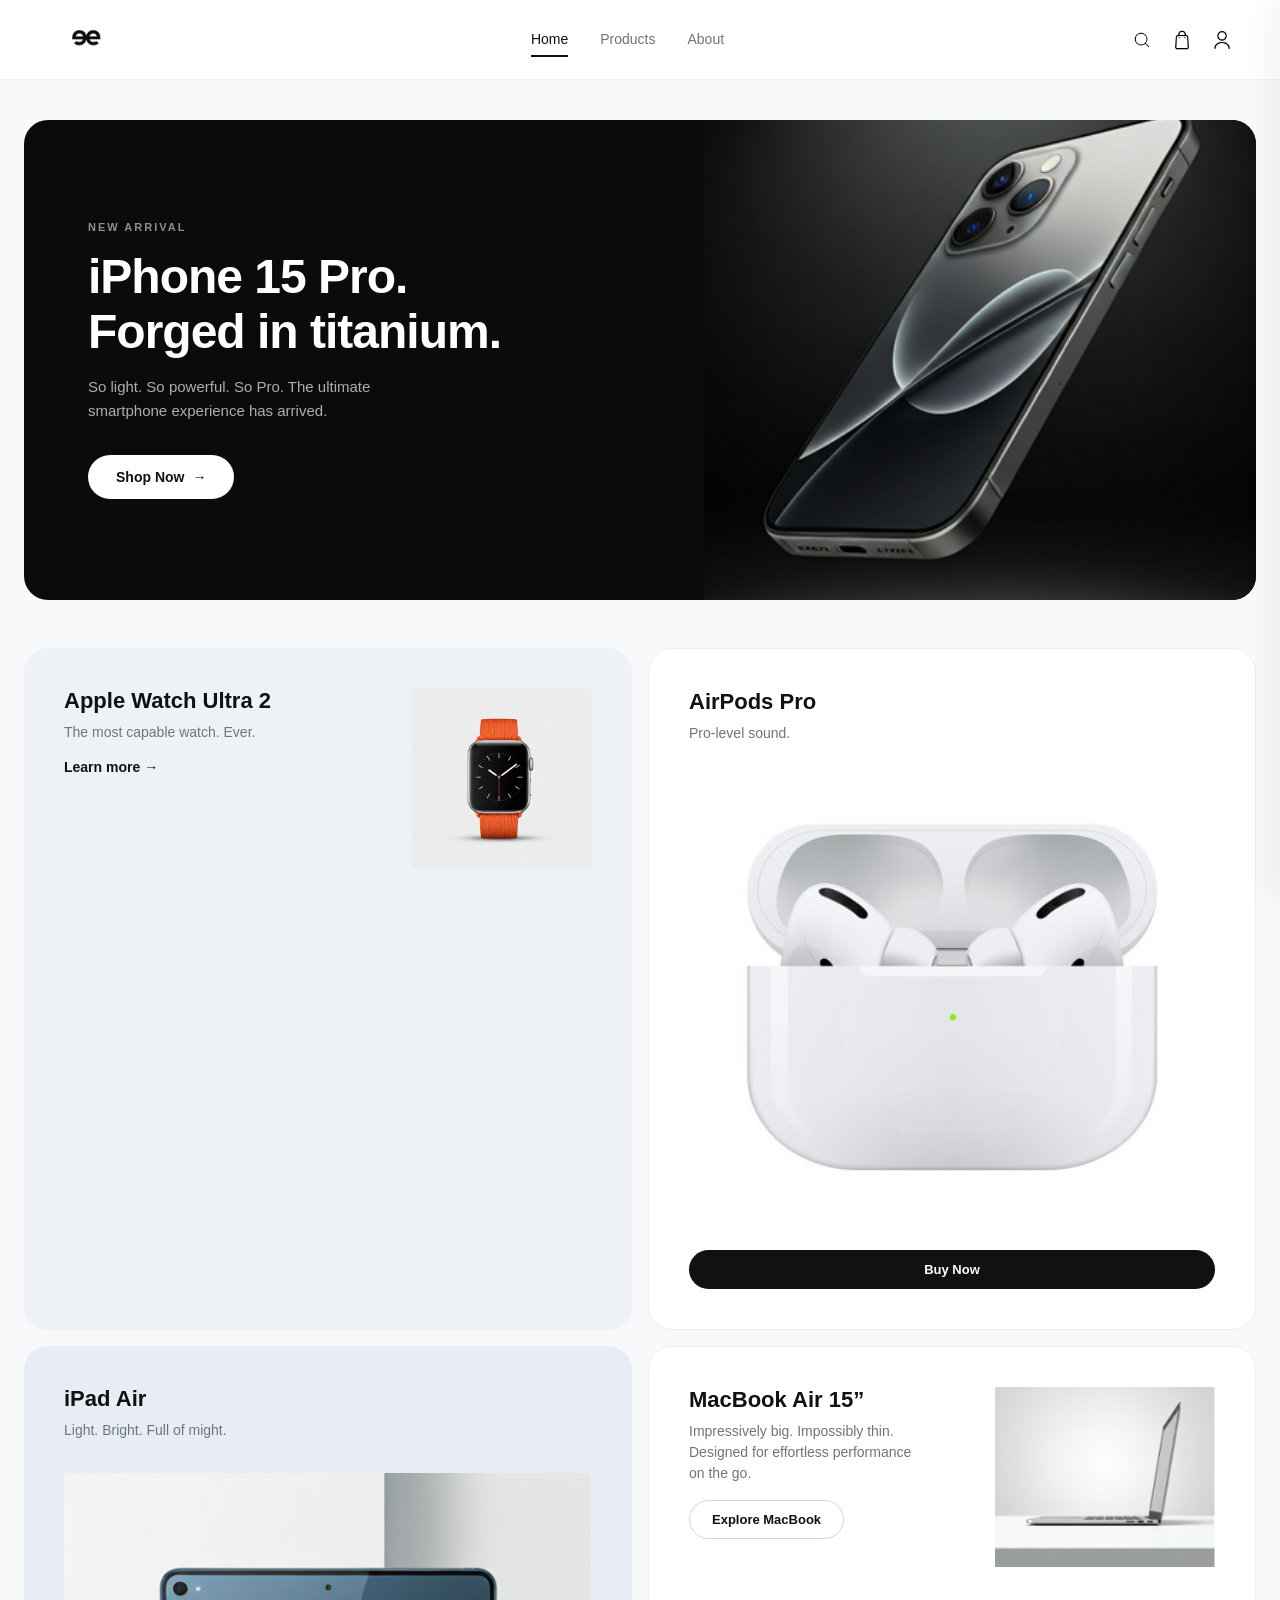
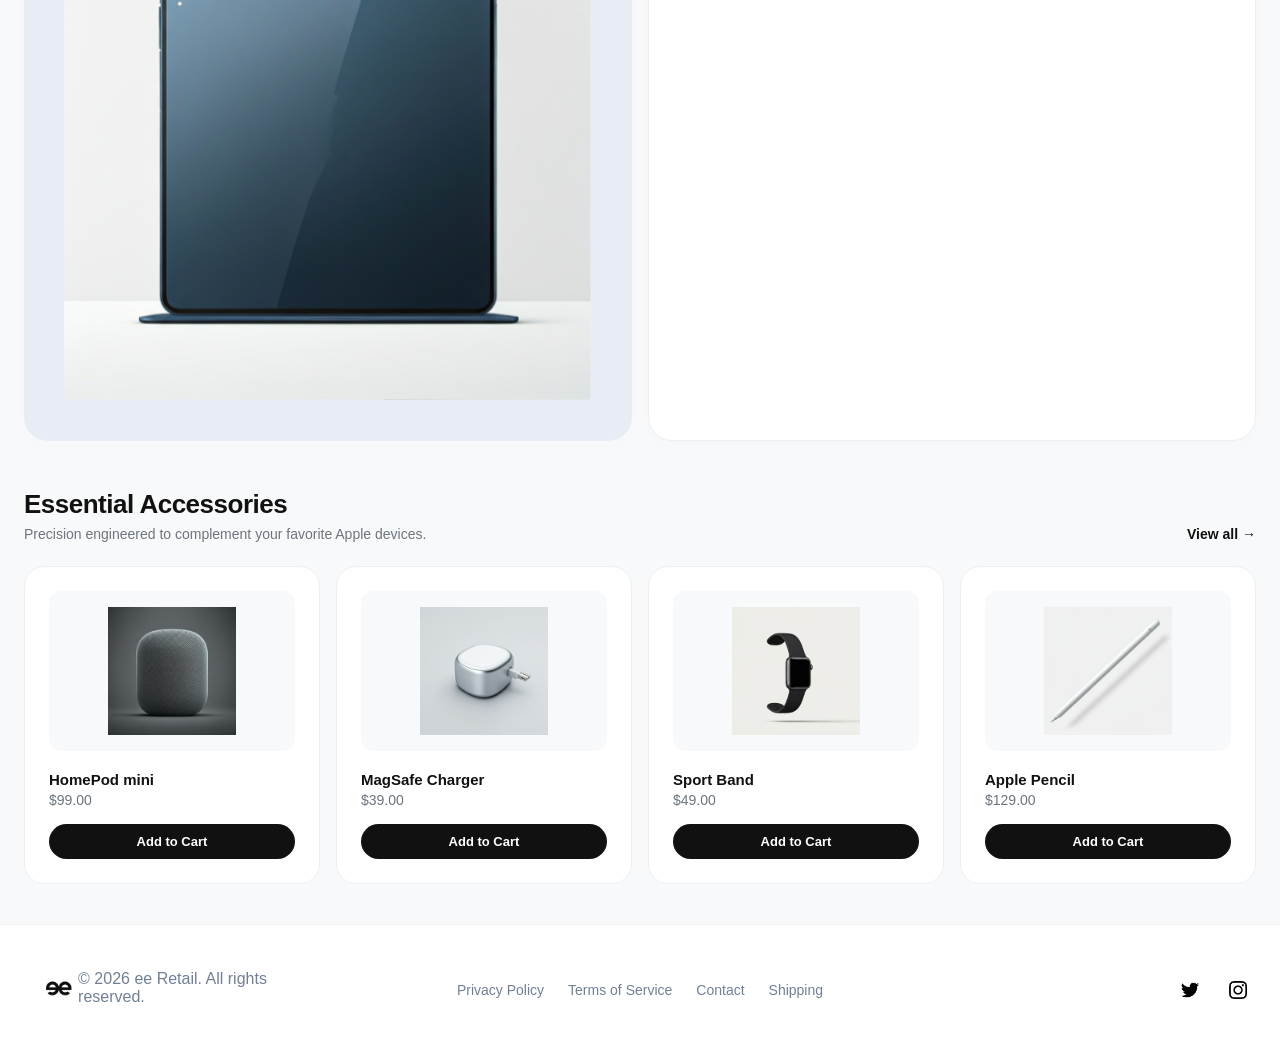
==== commit 9dba6624: "fixed image loading errors" ====
--- a/index.html
+++ b/index.html
@@ -14,16 +14,17 @@
                 <img src="ee logo.png" alt="ee logo">
             </div>
             <div class="nav-links-desktop">
-                <a href="home.html" class="active">Home</a>
+                <a href="index.html" class="active">Home</a>
                 <a href="products.html">Products</a>
                 <a href="about.html">About</a>
             </div>
             <div class="nav-icons">
                 <img src="magnifying-glass.png" alt="Search" class="nav-icon">
                 <a href="cart.html" style="display:inline-block; line-height:0;">
-                <img src="bag.png" alt="Cart" class="nav-icon"></a>
+                    <img src="bag.png" alt="Cart" class="nav-icon">
+                </a>
                 <img src="user.png" alt="Account" class="nav-icon">
-                <button class="nav-btn-menu" onclick="toggleSidebar()">
+                <button class="nav-btn-menu">
                     <span></span><span></span><span></span>
                 </button>
             </div>
@@ -31,14 +32,14 @@
     </nav>
 
     <aside id="side-navbar" class="sidebar">
-        <button onclick="toggleSidebar()" class="closeBtn">✕</button>
+        <button class="closeBtn">✕</button>
         <ul class="mobile-nav-links">
-            <li><a href="home.html" class="active">Home</a></li>
+            <li><a href="index.html" class="active">Home</a></li>
             <li><a href="products.html">Products</a></li>
             <li><a href="about.html">About</a></li>
         </ul>
     </aside>
-    <div id="overlay" onclick="toggleSidebar()"></div>
+    <div id="overlay"></div>
 
     <main class="global-main-container">
         <section class="hero-showcase-block">
@@ -46,7 +47,7 @@
                 <span class="hero-context-tag">NEW ARRIVAL</span>
                 <h1 class="hero-main-title">iPhone 15 Pro.<br>Forged in titanium.</h1>
                 <p class="hero-body-desc">So light. So powerful. So Pro. The ultimate smartphone experience has arrived.</p>
-                <button class="hero-action-btn">Shop Now <span class="arrow">→</span></button>
+                <button class="hero-action-btn" onclick="window.location.href='products.html'">Shop Now <span class="arrow">→</span></button>
             </div>
             <div class="hero-media-wrapper">
                 <img src="image1.svg" alt="iPhone 15 Pro">
@@ -61,7 +62,7 @@
                     <a href="products.html" class="panel-text-link">Learn more →</a>
                 </div>
                 <div class="panel-img-frame image-contain">
-                    <img src="apple-watch-ultra.png" alt="Apple Watch Ultra 2">
+                    <img src="watch.svg" alt="Apple Watch Ultra 2">
                 </div>
             </div>
 
@@ -71,9 +72,9 @@
                     <p>Pro-level sound.</p>
                 </div>
                 <div class="panel-img-frame image-contain square-frame">
-                    <img src="airpods-pro.png" alt="AirPods Pro">
+                    <img src="airpods pro.jpg" alt="AirPods Pro">
                 </div>
-                <button class="panel-action-btn-dark">Buy Now</button>
+                <button class="panel-action-btn-dark" onclick="window.location.href='products.html'">Buy Now</button>
             </div>
 
             <div class="feature-panel-card bg-lavender design-col-flex">
@@ -82,7 +83,7 @@
                     <p>Light. Bright. Full of might.</p>
                 </div>
                 <div class="panel-img-frame image-contain square-frame">
-                    <img src="ipad-air.png" alt="iPad Air">
+                    <img src="apple.svg" alt="iPad Air">
                 </div>
             </div>
 
@@ -90,10 +91,10 @@
                 <div class="panel-info-section">
                     <h2>MacBook Air 15”</h2>
                     <p>Impressively big. Impossibly thin. Designed for effortless performance on the go.</p>
-                    <button class="panel-action-btn-outline">Explore MacBook</button>
+                    <button class="panel-action-btn-outline" onclick="window.location.href='products.html'">Explore MacBook</button>
                 </div>
                 <div class="panel-img-frame image-cover">
-                    <img src="macbook-air.png" alt="MacBook Air 15">
+                    <img src="macbook air.svg" alt="MacBook Air 15">
                 </div>
             </div>
         </section>
@@ -110,7 +111,7 @@
             <div class="accessory-product-grid">
                 <div class="accessory-item-card">
                     <div class="accessory-media-container">
-                        <img src="homepod-mini.png" alt="HomePod mini">
+                        <img src="homepad.svg" alt="HomePod mini">
                     </div>
                     <div class="accessory-meta-details">
                         <h3>HomePod mini</h3>
@@ -121,7 +122,7 @@
 
                 <div class="accessory-item-card">
                     <div class="accessory-media-container">
-                        <img src="magsafe-charger.png" alt="MagSafe Charger">
+                        <img src="charger.svg" alt="MagSafe Charger">
                     </div>
                     <div class="accessory-meta-details">
                         <h3>MagSafe Charger</h3>
@@ -132,7 +133,7 @@
 
                 <div class="accessory-item-card">
                     <div class="accessory-media-container">
-                        <img src="sport-band.png" alt="Sport Band">
+                        <img src="sport.svg" alt="Sport Band">
                     </div>
                     <div class="accessory-meta-details">
                         <h3>Sport Band</h3>
@@ -143,7 +144,7 @@
 
                 <div class="accessory-item-card">
                     <div class="accessory-media-container">
-                        <img src="apple-pencil.png" alt="Apple Pencil">
+                        <img src="apple-pencil.jpg" alt="Apple Pencil">
                     </div>
                     <div class="accessory-meta-details">
                         <h3>Apple Pencil</h3>
@@ -155,33 +156,27 @@
         </section>
     </main>
 
-   <footer class="global-footer">
-      <div class="footer-left-block">
-    <div class="footer-left-logo">
-        <img src="ee logo.png" alt="brand-logo">
-    </div>          
-    
-    <div class="footer-text-group">
-        <p class="footer-copyright-text">© 2026 ee Retail. All rights reserved.</p>
-    </div>
-</div>
+    <footer class="global-footer">
+        <div class="footer-left-block">
+            <div class="footer-left-logo">
+                <img src="ee logo.png" alt="brand-logo">
+            </div>          
+            <div class="footer-text-group">
+                <p class="footer-copyright-text">© 2026 ee Retail. All rights reserved.</p>
+            </div>
+        </div>
         <div class="footer-nav-links">
             <a href="#">Privacy Policy</a>
             <a href="#">Terms of Service</a>
-            <a href="#">Contact</a>
-            <a href="#">Shipping</a>
+            <a href="about.html">Contact</a>
+            <a href="products.html">Shipping</a>
         </div>
-       <div class="footer-social-tray">
+        <div class="footer-social-tray">
             <a href="#" class="social-icon-btn"><img src="twitter.png" alt="twitter"></a>
             <a href="#" class="social-icon-btn"><img src="instagram.png" alt="instagram"></a>
         </div>
     </footer>
 
-    <script>
-        function toggleSidebar() {
-            document.getElementById('side-navbar').classList.toggle('active');
-            document.getElementById('overlay').classList.toggle('active');
-        }
-    </script>
+    <script src="index.js"></script>
 </body>
 </html>
--- a/index.css
+++ b/index.css
@@ -252,9 +252,55 @@
     margin-right: 8px; 
 }
 
+
+
+
+
+
+
+.nav-btn-menu {
+    display: none; 
+}
+
+
+@media (max-width: 768px) {
+    .back-btn-container {
+        display: none ; 
+    }
+    .nav-btn-menu {
+        display: flex ;
+    }
+}
+
+
+
+
+
+
+
+
+
+
+
+
+
+
+
+
+
+
+
+
+
+
+
+
+
+
+
 /* Container box */
 .back-btn-container {
-    display: flex;
+    display: inline-block;
     align-items: center;
     padding: 12px 0;
     
@@ -448,6 +494,7 @@
     display: flex;
     align-items: center;
     justify-content: center;
+    
 }
 
 .image-contain {
@@ -476,6 +523,7 @@
     width: 100%;
     height: 100%;
     object-fit: cover;
+   
 }
 
 .accessory-shelf-section {
@@ -1395,6 +1443,7 @@
     font-size: 16px;
     color: #718096;
     margin-left: -20px;
+    margin-bottom: 5px;
 }
 
 .footer-nav-links {
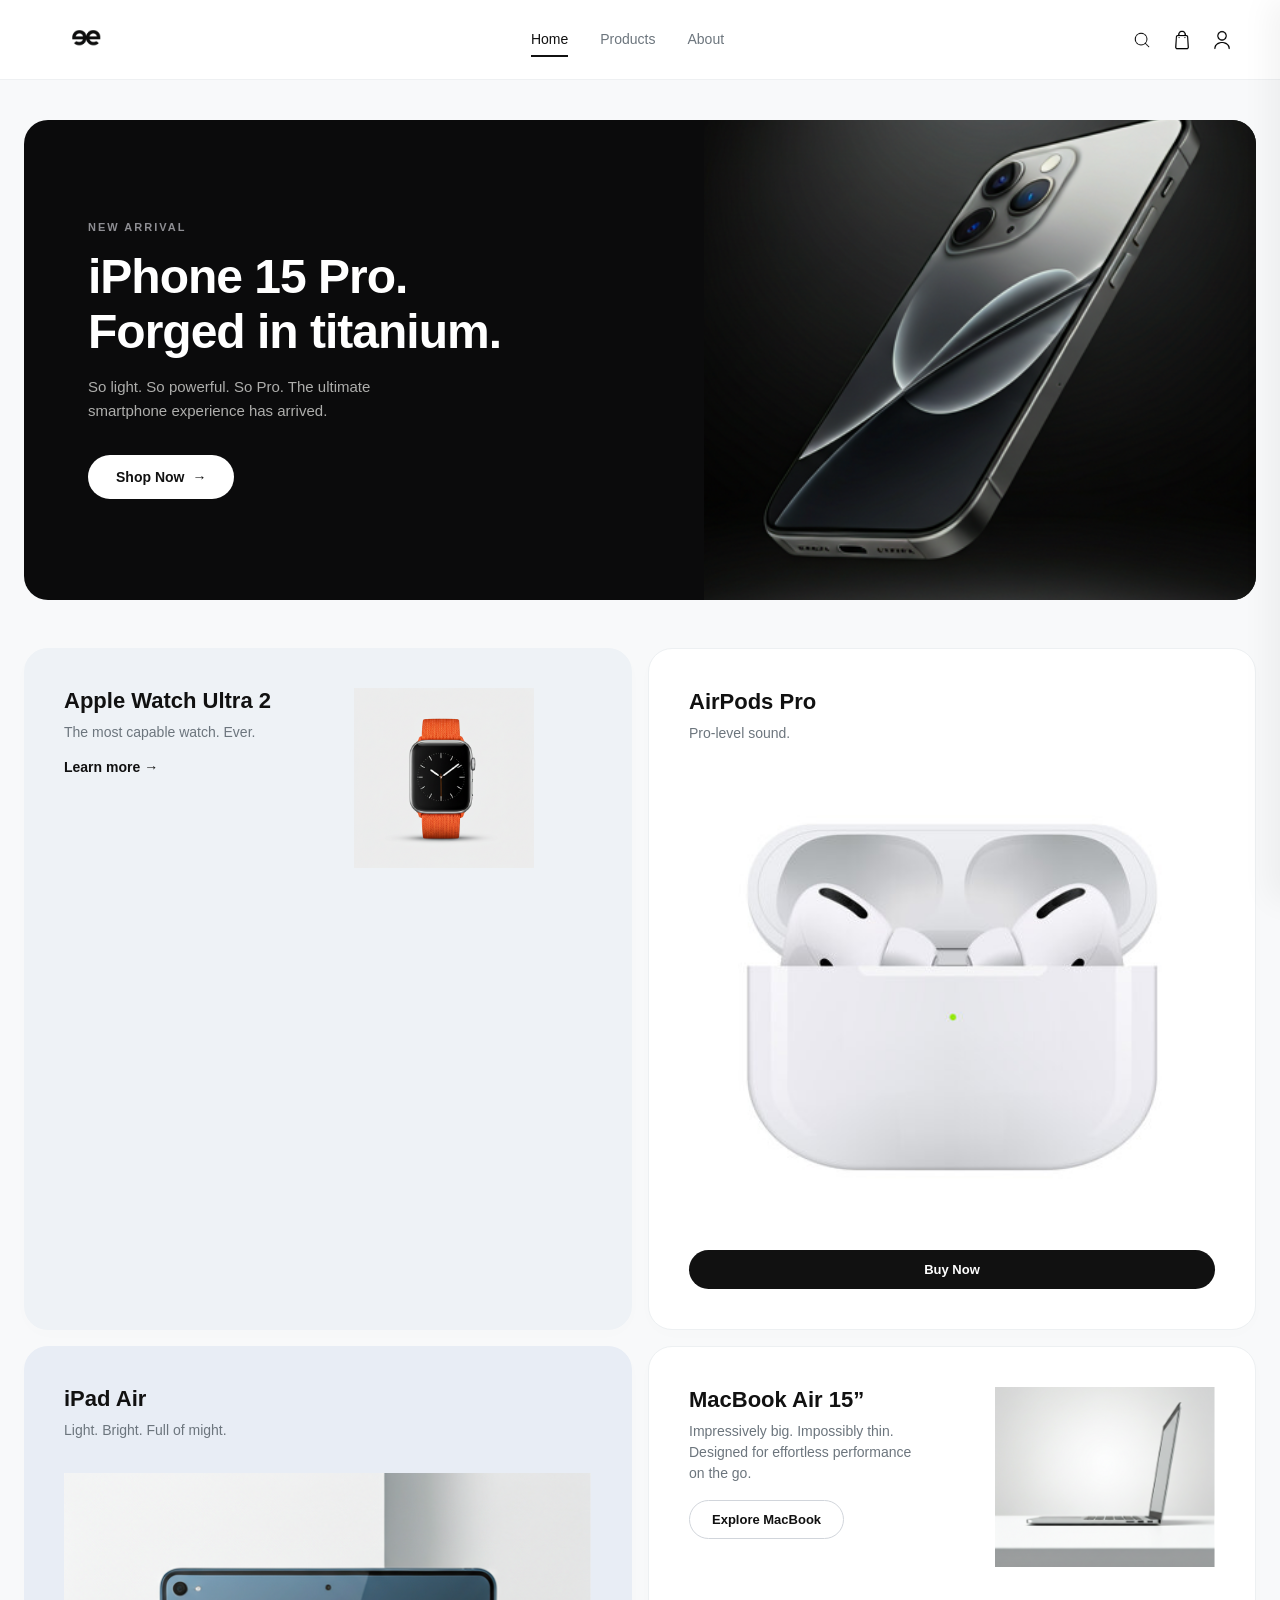
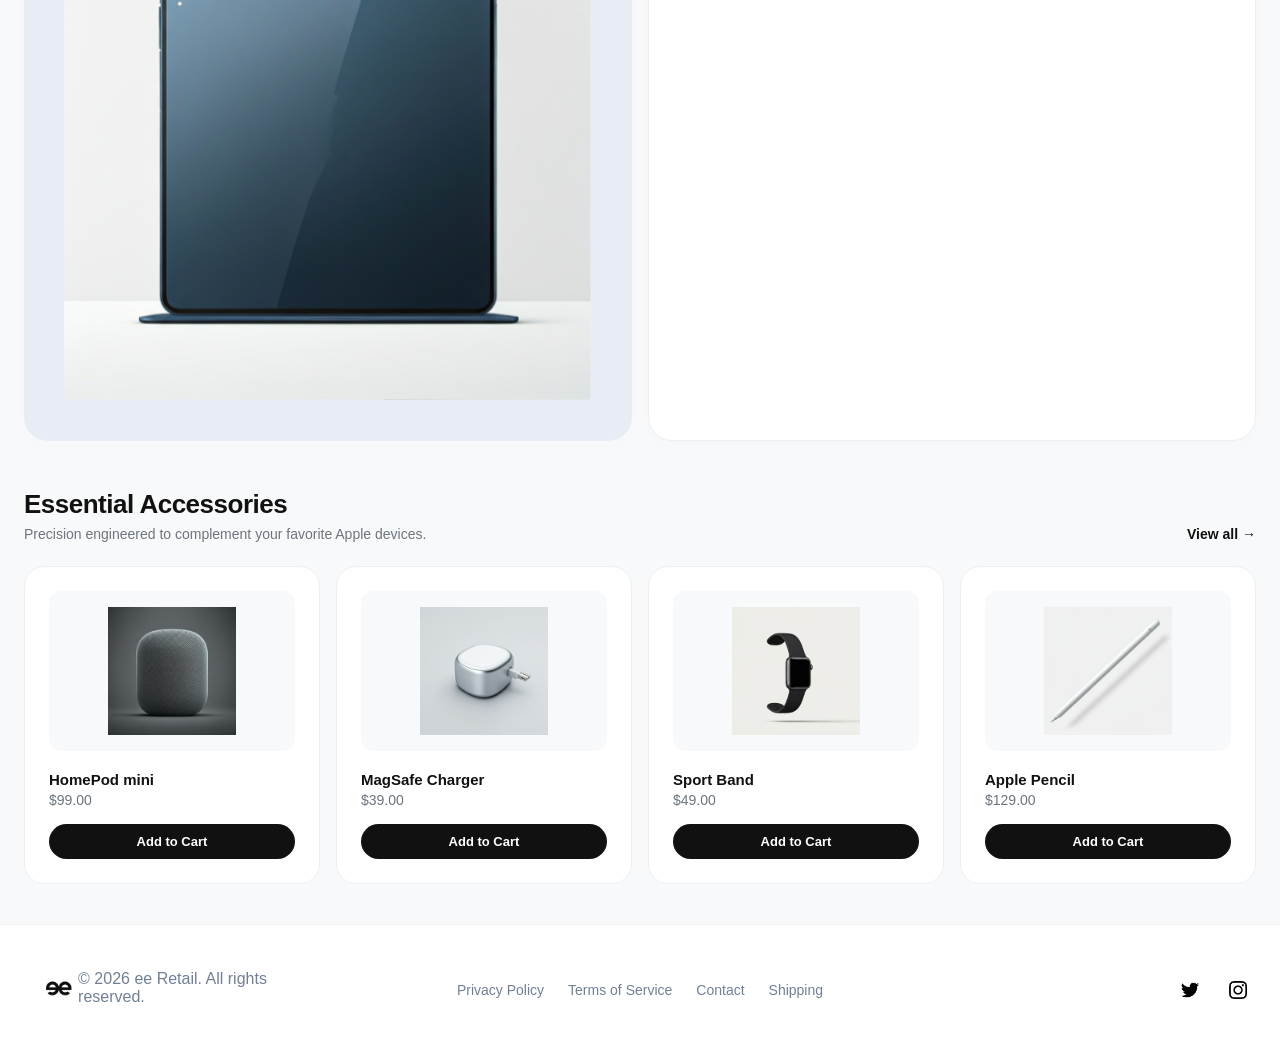
==== commit 6c00c152: "fixed image alignments" ====
--- a/index.html
+++ b/index.html
@@ -61,7 +61,7 @@
                     <p>The most capable watch. Ever.</p>
                     <a href="products.html" class="panel-text-link">Learn more →</a>
                 </div>
-                <div class="panel-img-frame image-contain">
+                <div class="panel-img-frame image-contain square-frame">
                     <img src="watch.svg" alt="Apple Watch Ultra 2">
                 </div>
             </div>
--- a/index.css
+++ b/index.css
@@ -492,6 +492,7 @@
 
 .panel-img-frame {
     display: flex;
+    flex-direction: row;
     align-items: center;
     justify-content: center;
     
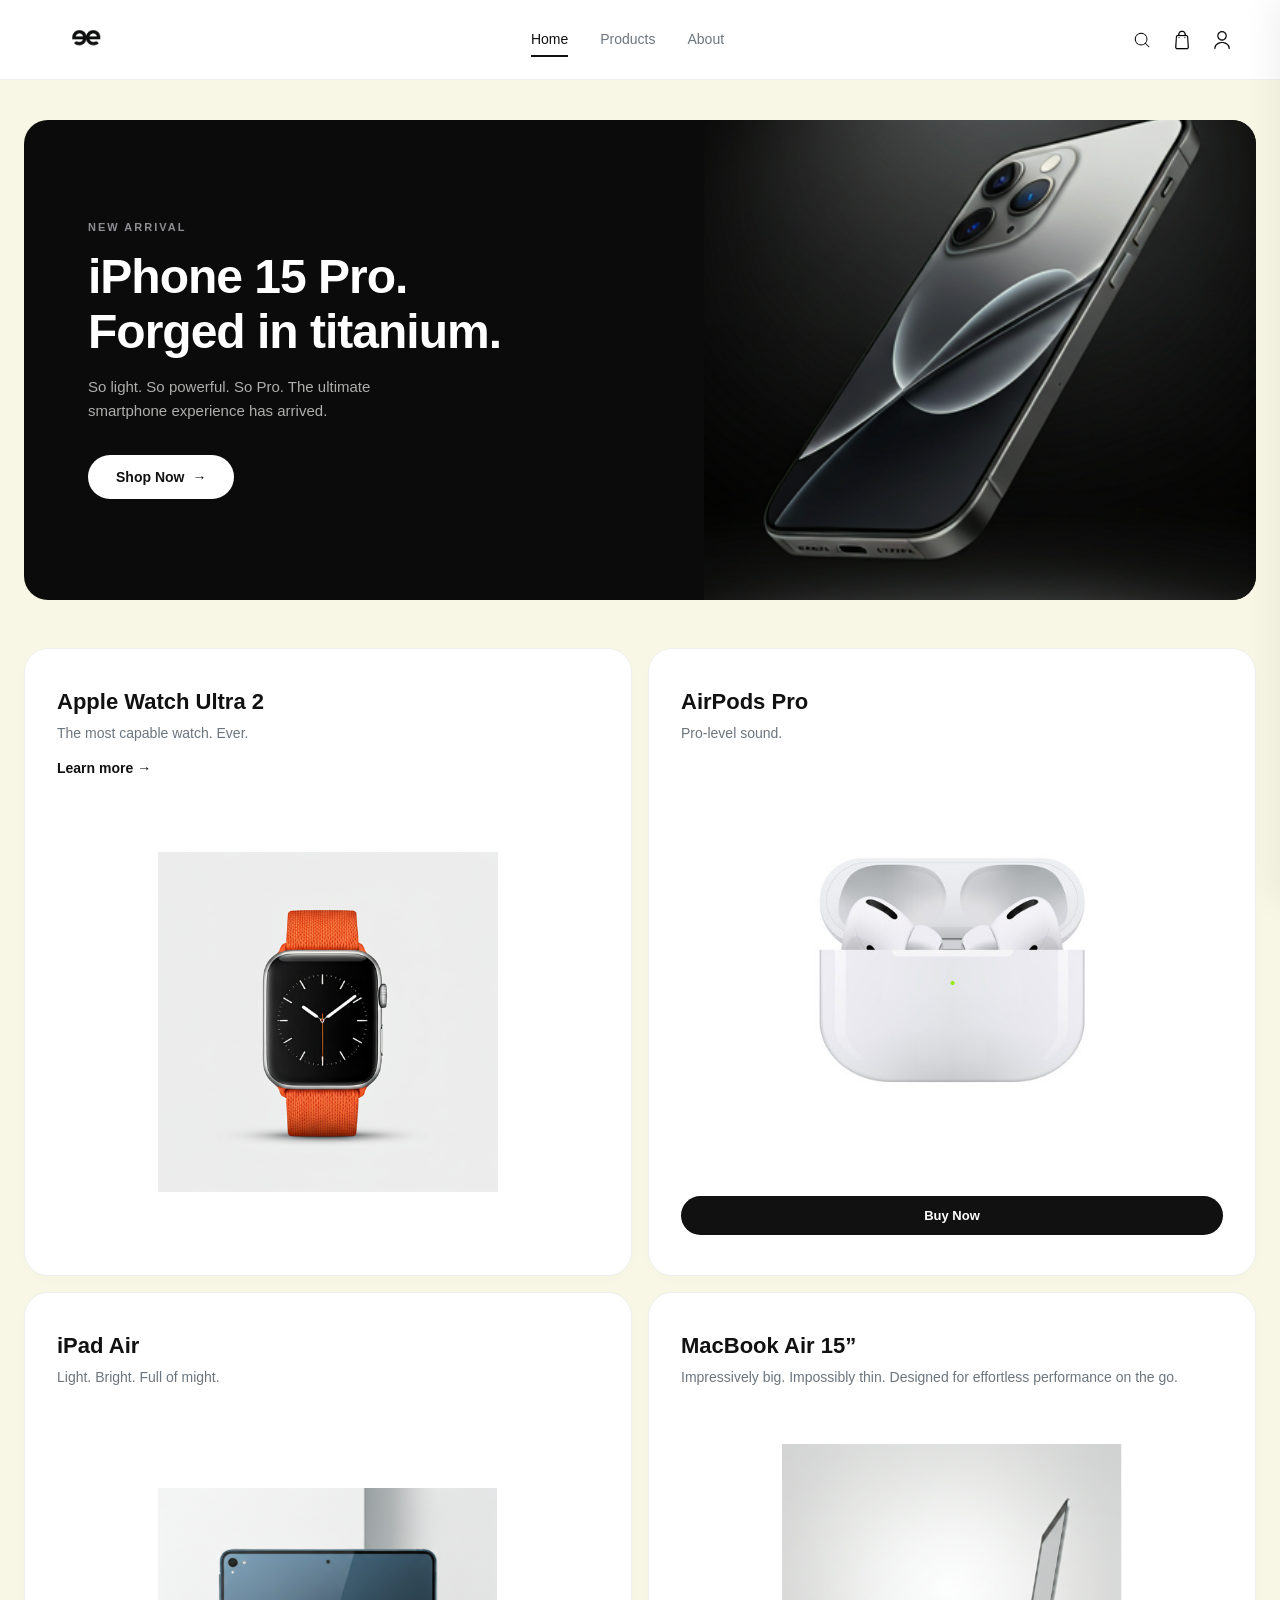
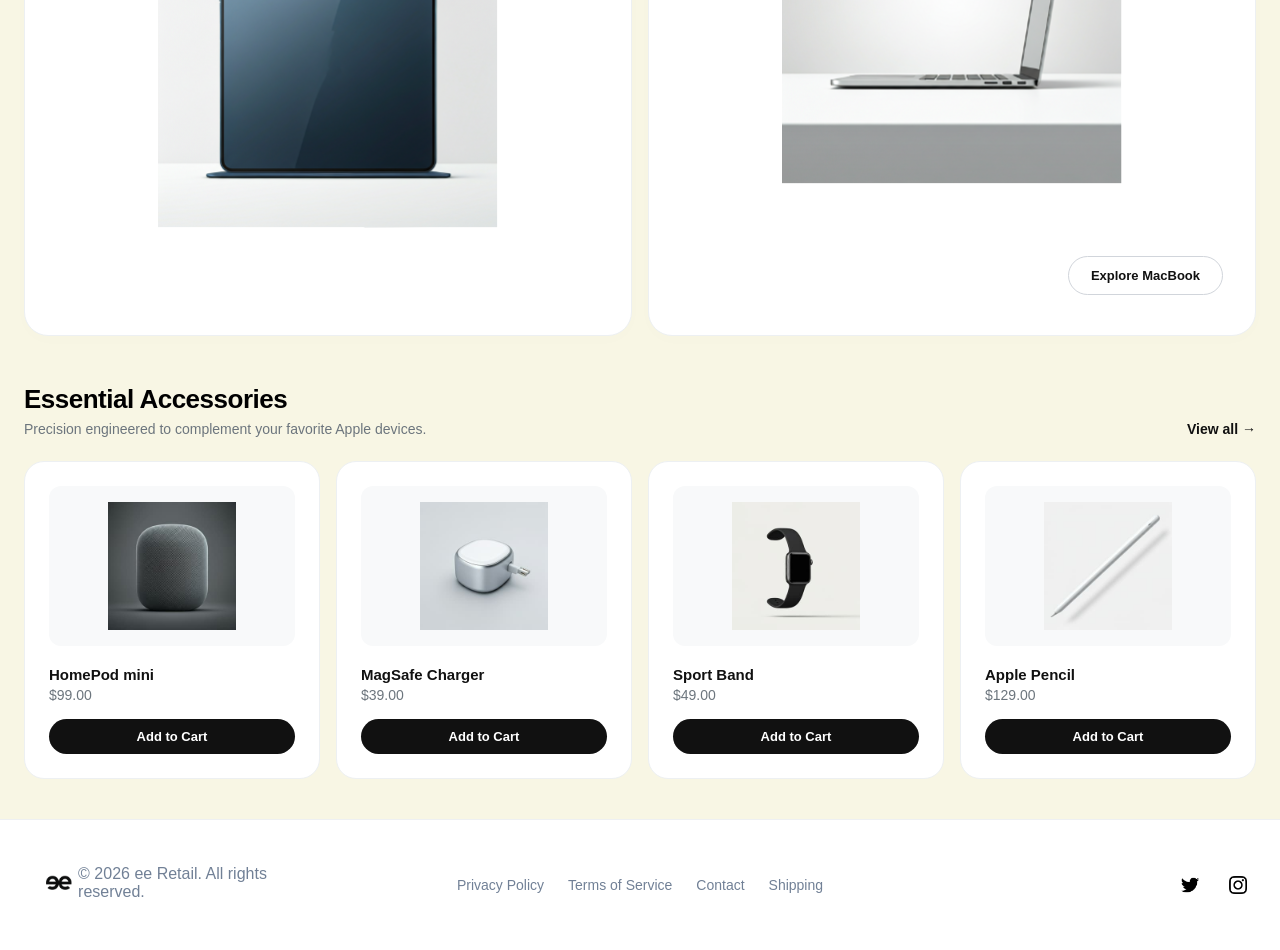
==== commit 33cc5c78: "bg changed" ====
--- a/index.html
+++ b/index.html
@@ -54,8 +54,8 @@
             </div>
         </section>
 
-        <section class="asymmetric-split-grid">
-            <div class="feature-panel-card bg-silver design-row-span">
+       <section class="asymmetric-split-grid">
+            <div class="feature-panel-card bg-white design-col-flex">
                 <div class="panel-info-section">
                     <h2>Apple Watch Ultra 2</h2>
                     <p>The most capable watch. Ever.</p>
@@ -77,7 +77,7 @@
                 <button class="panel-action-btn-dark" onclick="window.location.href='products.html'">Buy Now</button>
             </div>
 
-            <div class="feature-panel-card bg-lavender design-col-flex">
+            <div class="feature-panel-card bg-white design-col-flex">
                 <div class="panel-info-section">
                     <h2>iPad Air</h2>
                     <p>Light. Bright. Full of might.</p>
@@ -87,15 +87,15 @@
                 </div>
             </div>
 
-            <div class="feature-panel-card bg-white design-row-span">
+            <div class="feature-panel-card bg-white design-col-flex">
                 <div class="panel-info-section">
                     <h2>MacBook Air 15”</h2>
                     <p>Impressively big. Impossibly thin. Designed for effortless performance on the go.</p>
-                    <button class="panel-action-btn-outline" onclick="window.location.href='products.html'">Explore MacBook</button>
                 </div>
-                <div class="panel-img-frame image-cover">
+                <div class="panel-img-frame image-contain square-frame">
                     <img src="macbook air.svg" alt="MacBook Air 15">
                 </div>
+                <button class="panel-action-btn-outline" onclick="window.location.href='products.html'">Explore MacBook</button>
             </div>
         </section>
 
@@ -169,7 +169,7 @@
             <a href="#">Privacy Policy</a>
             <a href="#">Terms of Service</a>
             <a href="about.html">Contact</a>
-            <a href="products.html">Shipping</a>
+            <a href="#">Shipping</a>
         </div>
         <div class="footer-social-tray">
             <a href="#" class="social-icon-btn"><img src="twitter.png" alt="twitter"></a>
--- a/index.css
+++ b/index.css
@@ -9,8 +9,8 @@
 }
 body {
     font-family: -apple-system, BlinkMacSystemFont, "Segoe UI", Roboto, Helvetica, Arial, sans-serif;
-    background: #f8f9fa;
-    color: #111111;
+    background: #ebe4ae53;
+    color: #c9c9c9;
     overflow-x: hidden;
     -webkit-font-smoothing: antialiased;
 
@@ -427,13 +427,7 @@
 .bg-white { background: #ffffff; border: 1px solid #edf0f2; }
 .bg-lavender { background: #e8edf5; }
 
-.design-row-span {
-    flex-direction: column; 
-    align-items: flex-start;
-    justify-content: space-between;
-    gap: 24px;
-    min-height: 240px;
-}
+
 
 .design-col-flex {
     flex-direction: column;
@@ -454,7 +448,7 @@
     font-size: 14px;
     color: #6c757d;
     line-height: 1.5;
-    max-width: 240px;
+    max-width: 540px;
 }
 
 .panel-text-link {
@@ -479,6 +473,10 @@
 }
 
 .panel-action-btn-outline {
+    display: flex;
+    justify-content: center; /* Changed to center so the text inside stays centered */
+    align-self: flex-end;    /* This pushes the entire button to the right side of the card */
+    
     background: transparent;
     color: #111111;
     border: 1.5px solid #d1d5db;
@@ -488,6 +486,7 @@
     font-weight: 600;
     cursor: pointer;
     margin-top: 16px;
+    margin-right: 0;
 }
 
 .panel-img-frame {
@@ -542,6 +541,7 @@
 
 .shelf-main-title {
     font-size: 26px;
+    color: #000000;
     font-weight: 700;
     letter-spacing: -0.5px;
     margin-bottom: 6px;
@@ -844,17 +844,19 @@
 }
 
 .promo-graphic-frame {
-    width: 100%; 
-    height: 200px;
+    width: 80%; 
+    height: 180px;
     display: flex;
     align-items: center;
     justify-content: center;
-    background: #0d0d0e;
+    background: black;
 }
 
 .promo-graphic-frame img {
-    height: 90%;
+    height: 80%;
+    width: 100%;
     object-fit: contain;
+    border-radius: 10px;
 }
 
 /* 9. ABOUT PLATFORM COMPANY TYPOGRAPHY */
@@ -1749,9 +1751,41 @@
         grid-template-columns: repeat(2, 1fr);
     }
     
-    .design-row-span {
-        flex-direction: row;
-    }
+    /* Update the global properties for the column cards */
+.design-col-flex {
+    display: flex;
+    flex-direction: column;
+    justify-content: space-between;
+    align-items: flex-start; /* Keeps text left-aligned */
+    padding: 40px 32px;
+    height: 100%;
+    box-sizing: border-box;
+}
+
+.design-col-flex .panel-info-section {
+    text-align: left; /* Anchors typography to the left edge */
+    width: 100%;
+}
+
+/* Force all image boxes to scale up beautifully in laptop grids */
+
+    .design-col-flex .panel-img-frame.square-frame,
+    .design-col-flex .panel-img-frame {
+        width: 100%;
+        max-width: 340px ; /* Scale target size matching AirPods */
+        aspect-ratio: 1 / 1 ;
+        margin: 24px auto ; /* Centers the large square inside the card */
+        display: flex ;
+        justify-content: center ;
+        align-items: center ;
+    }
+
+    .design-col-flex .panel-img-frame img {
+        width: 100% ;
+        height: 100% ;
+        object-fit: contain ; /* Keeps product assets sharp and uniform */
+    }
+
     
     .image-cover {
         width: 220px;
@@ -1860,6 +1894,43 @@
     transform: translateX(-50%);
     
     margin: 0 auto;
+
+@media (min-width: 768px) {
+  /* Fix the 1st and 4th card horizontal alignment */
+  .design-row-span {
+    display: flex !important;
+    flex-direction: row !important; /* Fixed the typo */
+    align-items: center !important;
+    justify-content: space-between !important;
+    gap: 32px !important;
+  }
+
+  /* Force the text box to only take half the card width */
+  .design-row-span .panel-info-section {
+    flex: 1 !important;
+    text-align: left !important;
+  }
+
+  /* Force the image wrapper to expand to a large, matching size */
+  .design-row-span .panel-img-frame {
+    flex: 1 !important;
+    display: flex !important;
+    justify-content: center !important;
+    align-items: center !important;
+    width: 100% !important;
+    max-width: 280px !important; /* Controls the size of the Watch/MacBook */
+    height: auto !important;
+    aspect-ratio: 1 / 1 !important;
+  }
+
+  /* Fix the scaling rules inside the 1st and 4th cards */
+  .design-row-span .panel-img-frame img {
+    width: 100% !important;
+    height: 100% !important;
+    object-fit: contain !important;
+  }
+}
+
 }
 
     
@@ -1955,7 +2026,11 @@
         top: 104px;
         z-index: 10;
     }
-}
+
+  
+}
+
+
 
 /* 🖥️ Extra Large Devices (Desktops) */
 @media (min-width: 1200px) {
